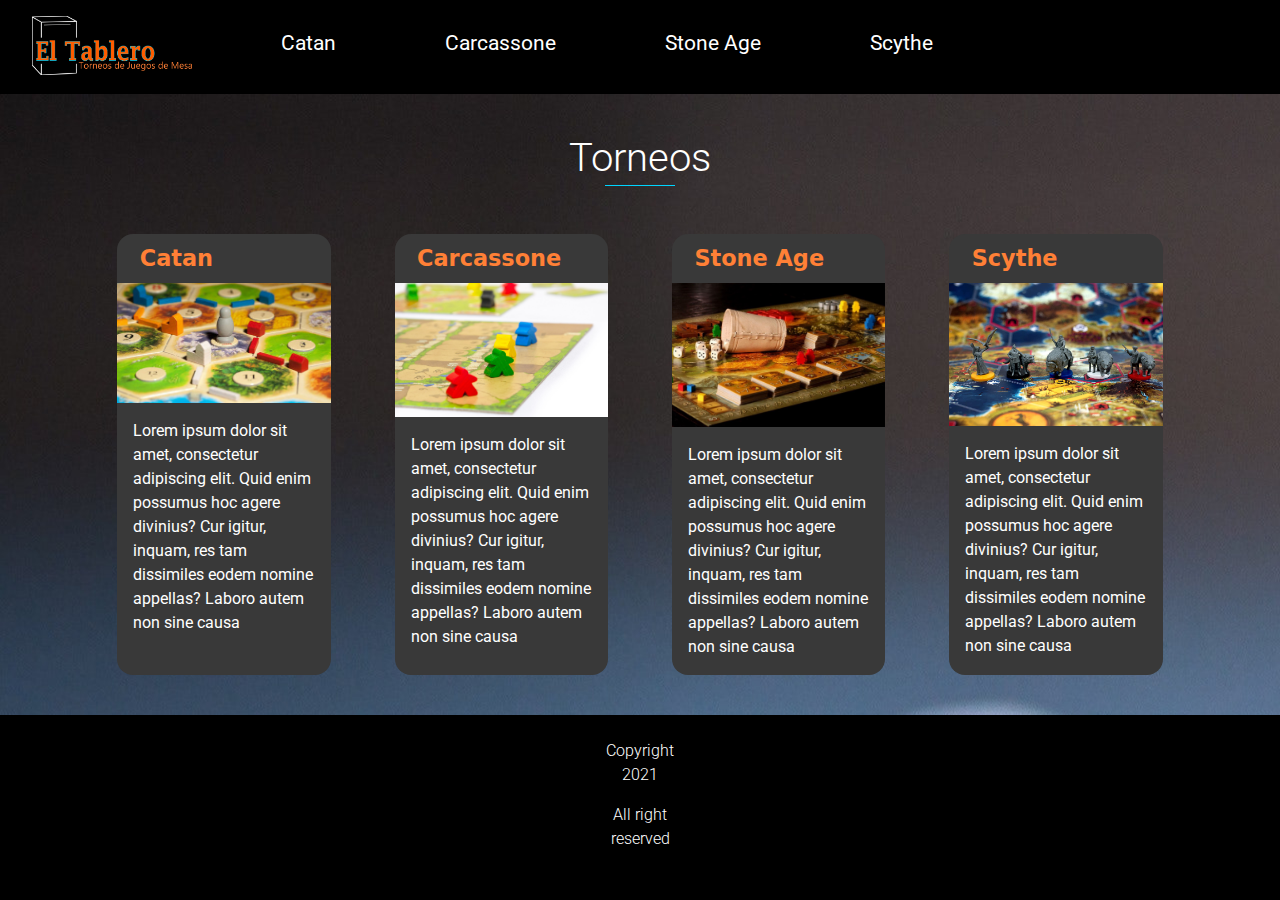
==== index.html @ 0aa9caa1 "header, body and footer enhancement" ====
<!DOCTYPE html>
<html lang="en">
<head>
    <meta charset="UTF-8">
    <meta http-equiv="X-UA-Compatible" content="IE=edge">
    <meta name="viewport" content="width=device-width, initial-scale=1.0">
    <title>El Tablero</title>
    <!-- Bootstrap link/version -->
    <link href="https://cdn.jsdelivr.net/npm/bootstrap@5.0.0/dist/css/bootstrap.min.css" rel="stylesheet" crossorigin="anonymous">
    <!-- Google fonts -->
    <link rel="preconnect" href="https://fonts.gstatic.com">
    <link href="https://fonts.googleapis.com/css2?family=Roboto:wght@300;@400;700&display=swap" rel="stylesheet">
    <!-- Main stylesheet -->
    <link rel="stylesheet" href="./css/style.css">
</head>
<body>
    <div class="container-fluid">
        <!-- header -->
        <header class="row justify-content-center">
            <div class="col-12 nav-container">
                <!-- nav -->
                <nav>
                    <ul>
                        <a class="logo-container" href="index.html">
                            <img class="logo" src="imgs/logo_amplio.png" alt="main logo">
                        </a>
                        <a class="top-nav selected-nav" href="details_catan.html">Catan</a>
                        <a class="top-nav" href="details_carcassone.html">Carcassone</a>
                        <a class="top-nav" href="details_stoneage.html">Stone Age</a>
                        <a class="top-nav" href="details_scythe.html">Scythe</a>
                    </ul>
                </nav>
                <!-- nav -->
            </div>
        </header>
        <!-- header -->
        <!-- torneos -->
        <div class="container-torneos">

            <h1 class="row justify-content-center">Torneos</h1>
            <span class="line"></span>
            <section class="photos-container row justify-content-center">
                <section class="image-container col-2">
                    <h2 class="title">Catan</h2>
                    <img class="image-size" src="./imgs/catan.jpg" alt="Foto de torneo">
                    <p class="description">Lorem ipsum dolor sit amet, consectetur adipiscing elit. Quid enim possumus hoc agere divinius? Cur igitur, inquam, res tam dissimiles eodem nomine appellas? Laboro autem non sine causa</p>
                </section>
                <section class="image-container col-2">
                    <h2 class="title">Carcassone</h2>
                    <img class="image-size" src="./imgs/carcassone.jpg" alt="Foto de torneo">
                    <p class="description">Lorem ipsum dolor sit amet, consectetur adipiscing elit. Quid enim possumus hoc agere divinius? Cur igitur, inquam, res tam dissimiles eodem nomine appellas? Laboro autem non sine causa</p>
                </section>
                <section class="image-container col-2">
                    <h2 class="title">Stone Age</h2>
                    <img class="image-size" src="./imgs/stoneage.jpg" alt="Foto de torneo">
                    <p class="description">Lorem ipsum dolor sit amet, consectetur adipiscing elit. Quid enim possumus hoc agere divinius? Cur igitur, inquam, res tam dissimiles eodem nomine appellas? Laboro autem non sine causa</p>
                </section>
                <section class="image-container col-2">
                    <h2 class="title">Scythe</h2>
                    <img class="image-size" src="./imgs/Scythe.jpg" alt="Foto de torneo">
                    <p class="description">Lorem ipsum dolor sit amet, consectetur adipiscing elit. Quid enim possumus hoc agere divinius? Cur igitur, inquam, res tam dissimiles eodem nomine appellas? Laboro autem non sine causa</p>
                </section>
            </section>
        </div>
        <!-- torneos -->
        <!-- footer -->
            <footer>
                <div class="row justify-content-center">
                    <p class="footer-p col-1">Copyright 2021</p>
                </div>
                <div class="row justify-content-center">
                    <p class="footer-p col-1">All right reserved</p>
                </div>
            </footer>
        <!-- footer -->
    </div>
</body>
</html>
---- css/style.css ----
/*
font-family: 'Roboto', sans-serif;
font-weight: 300;
font-weight: 400;
font-weight: 900;
*/
body {
  background-color: #000;
  max-width: 100%;
}

.row {
  --bs-gutter-x: 0rem;
}

.container-fluid {
  padding: 0em;
}

.logo-container {
  text-decoration: none;
}

.logo {
  width: 10em;
  margin-right: 2em;
}

.nav-container {
  margin: 1em 0 0.2em 0;
  padding: 0em;
}

.top-nav {
  text-decoration: none;
  color: #fff;
  margin: 0 2.5em;
  font-family: "Roboto", sans-serif;
  font-weight: 400;
  font-size: 1.3em;
}
.top-nav:hover {
  -webkit-transition: all ease 0.5s;
  transition: all ease 0.5s;
  color: #FF8036;
}

h1 {
  color: #fff;
  font-family: "Roboto", sans-serif;
  font-weight: 300;
  padding-top: 1em;
  margin-bottom: 0;
}

.line {
  width: 70px;
  height: 1px;
  padding: 0;
  margin: auto;
  background: #00D5FF;
  display: block;
  margin-top: 0.2em;
  margin-bottom: 3em;
}

.container-torneos {
  background: url(../imgs/main_img.jpg);
  width: 100%;
  display: block;
}

.photos-container {
  width: 100%;
}

.image-size {
  width: 100%;
  display: block;
  position: relative;
}

.image-container {
  margin: 0 2em 2.5em 2em;
  position: relative;
  display: block;
  background-color: #393939;
  border-radius: 1em;
  padding: 0em;
}

.title {
  margin: 0 0 0.5em 1em;
  padding: 0.5em 0 0 0;
  font-weight: 900;
  font-size: 1.4em;
  color: #FF8036;
}

.description {
  position: relative;
  display: inline-block;
  font-family: "Roboto", sans-serif;
  font-weight: 400;
  font-size: 1em;
  margin: 1em;
  padding: 0em;
  color: #fff;
}

footer {
  margin-top: 1em;
}

.footer-p {
  color: #fff;
  font-family: "Roboto", sans-serif;
  font-weight: 300;
  margin: 0.5em;
  text-align: center;
}
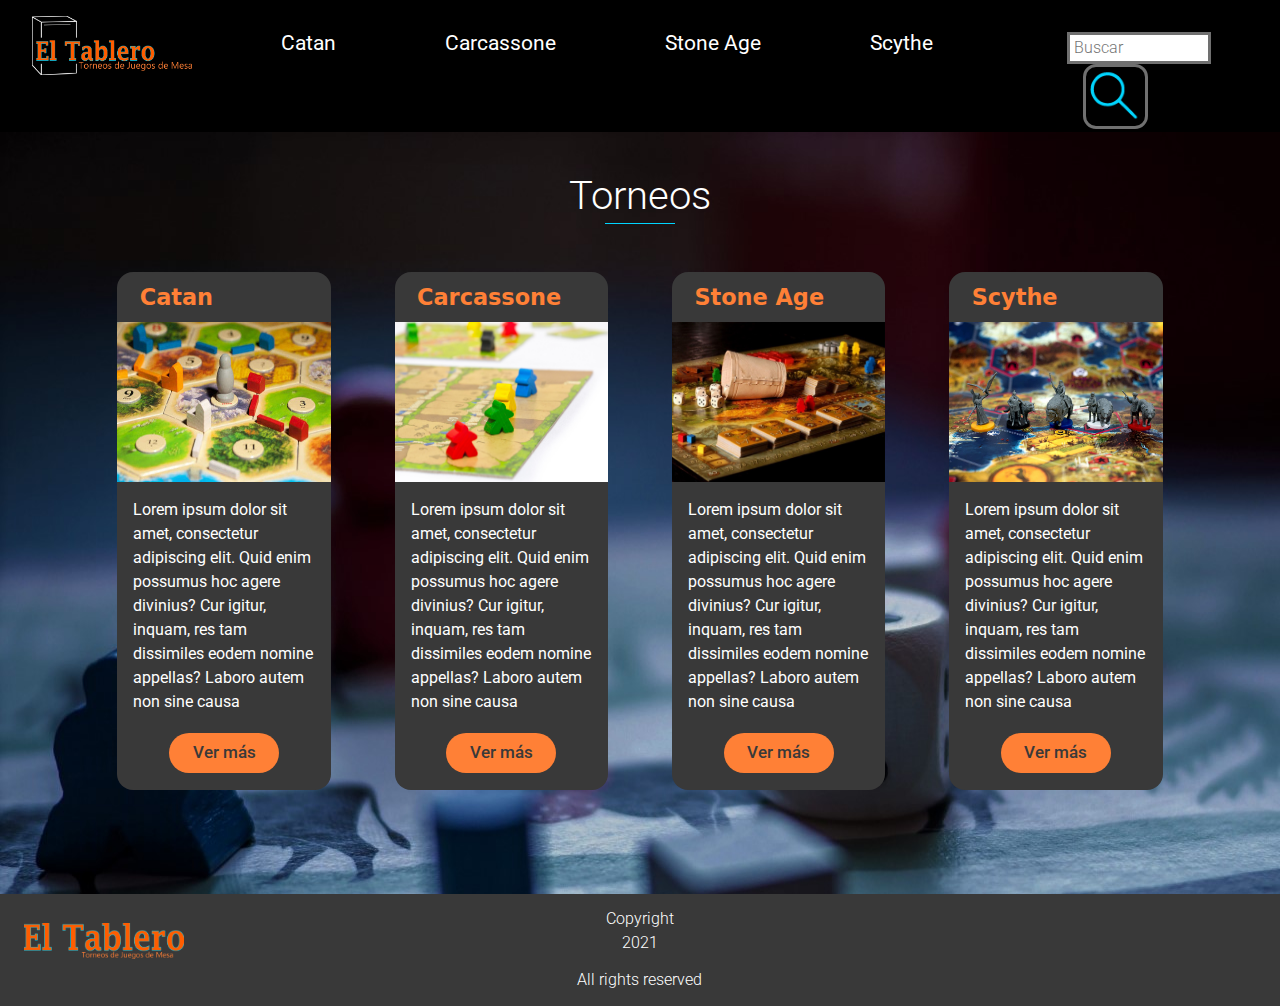
==== commit 70032353: "buscar tool" ====
--- a/index.html
+++ b/index.html
@@ -9,67 +9,92 @@
     <link href="https://cdn.jsdelivr.net/npm/bootstrap@5.0.0/dist/css/bootstrap.min.css" rel="stylesheet" crossorigin="anonymous">
     <!-- Google fonts -->
     <link rel="preconnect" href="https://fonts.gstatic.com">
-    <link href="https://fonts.googleapis.com/css2?family=Roboto:wght@300;@400;700&display=swap" rel="stylesheet">
-    <!-- Main stylesheet -->
+    <link href="https://fonts.googleapis.com/css2?family=Roboto:wght@300;400;500;900&display=swap" rel="stylesheet">    <!-- Main stylesheet -->
+    <!-- main stylesheet -->
     <link rel="stylesheet" href="./css/style.css">
 </head>
 <body>
     <div class="container-fluid">
         <!-- header -->
-        <header class="row justify-content-center">
-            <div class="col-12 nav-container">
+        <header class="">
+            <div class="row justify-content-center nav-container">
                 <!-- nav -->
-                <nav>
+                <nav class="col-10">
                     <ul>
                         <a class="logo-container" href="index.html">
                             <img class="logo" src="imgs/logo_amplio.png" alt="main logo">
                         </a>
-                        <a class="top-nav selected-nav" href="details_catan.html">Catan</a>
+                        <a class="top-nav" href="details_catan.html">Catan</a>
                         <a class="top-nav" href="details_carcassone.html">Carcassone</a>
                         <a class="top-nav" href="details_stoneage.html">Stone Age</a>
                         <a class="top-nav" href="details_scythe.html">Scythe</a>
                     </ul>
                 </nav>
                 <!-- nav -->
+                <!--buscar-->
+                <section class="col-2">
+                    <form action="#" method="POST">
+                        <input id="busqueda" class="text-field" type="text" name="busqueda" placeholder="Buscar">
+                        <input class="btn-buscar" type="submit" value="">
+                    </form>
+                </section>
+                <!--buscar-->
             </div>
         </header>
         <!-- header -->
         <!-- torneos -->
         <div class="container-torneos">
-
+            <!-- h1 title -->
             <h1 class="row justify-content-center">Torneos</h1>
             <span class="line"></span>
             <section class="photos-container row justify-content-center">
                 <section class="image-container col-2">
                     <h2 class="title">Catan</h2>
-                    <img class="image-size" src="./imgs/catan.jpg" alt="Foto de torneo">
+                    <img class="image-size" src="./imgs/catan.jpg" alt="Foto del juego">
                     <p class="description">Lorem ipsum dolor sit amet, consectetur adipiscing elit. Quid enim possumus hoc agere divinius? Cur igitur, inquam, res tam dissimiles eodem nomine appellas? Laboro autem non sine causa</p>
+                    <div class="row justify-content-center">
+                        <!--boton de mas informacion-->
+                        <a  class="row justify-content-center btn-vermas" href="details_catan.html">Ver más</a>
+                    </div>
                 </section>
                 <section class="image-container col-2">
                     <h2 class="title">Carcassone</h2>
-                    <img class="image-size" src="./imgs/carcassone.jpg" alt="Foto de torneo">
+                    <img class="image-size" src="./imgs/carcassone.jpg" alt="Foto del juego">
                     <p class="description">Lorem ipsum dolor sit amet, consectetur adipiscing elit. Quid enim possumus hoc agere divinius? Cur igitur, inquam, res tam dissimiles eodem nomine appellas? Laboro autem non sine causa</p>
+                    <div class="row justify-content-center">
+                        <!--boton de mas informacion-->
+                        <a  class="row justify-content-center btn-vermas" href="details_carcassone.html">Ver más</a>
+                    </div>
                 </section>
                 <section class="image-container col-2">
                     <h2 class="title">Stone Age</h2>
-                    <img class="image-size" src="./imgs/stoneage.jpg" alt="Foto de torneo">
+                    <img class="image-size" src="./imgs/stoneage.jpg" alt="Foto del juego">
                     <p class="description">Lorem ipsum dolor sit amet, consectetur adipiscing elit. Quid enim possumus hoc agere divinius? Cur igitur, inquam, res tam dissimiles eodem nomine appellas? Laboro autem non sine causa</p>
+                    <div class="row justify-content-center">
+                        <!--boton de mas informacion-->
+                        <a  class="row justify-content-center btn-vermas" href="details_stoneage.html">Ver más</a>
+                    </div>
                 </section>
                 <section class="image-container col-2">
                     <h2 class="title">Scythe</h2>
-                    <img class="image-size" src="./imgs/Scythe.jpg" alt="Foto de torneo">
+                    <img class="image-size" src="./imgs/Scythe.jpg" alt="Foto del juego">
                     <p class="description">Lorem ipsum dolor sit amet, consectetur adipiscing elit. Quid enim possumus hoc agere divinius? Cur igitur, inquam, res tam dissimiles eodem nomine appellas? Laboro autem non sine causa</p>
+                    <div class="row justify-content-center">
+                        <!--boton de mas informacion-->
+                        <a  class="row justify-content-center btn-vermas" href="details_scythe.html">Ver más</a>
+                    </div>
                 </section>
             </section>
         </div>
         <!-- torneos -->
         <!-- footer -->
             <footer>
+                <img class="footer-logo" src="imgs/logo_simpre.png" alt="simple logo">
                 <div class="row justify-content-center">
                     <p class="footer-p col-1">Copyright 2021</p>
                 </div>
                 <div class="row justify-content-center">
-                    <p class="footer-p col-1">All right reserved</p>
+                    <p class="footer-p col-2">All rights reserved</p>
                 </div>
             </footer>
         <!-- footer -->
--- a/css/style.css
+++ b/css/style.css
@@ -43,6 +43,36 @@
   -webkit-transition: all ease 0.5s;
   transition: all ease 0.5s;
   color: #FF8036;
+  text-decoration: underline;
+}
+
+.text-field {
+  font-family: "Roboto", sans-serif;
+  font-weight: 300;
+  border: 3px solid #707070;
+  padding-left: 4px;
+  width: 9em;
+  margin: 1em 0 0 0;
+  float: left;
+}
+.text-field:focus {
+  border: 3px solid #00D5FF;
+  outline: none;
+}
+
+.btn-buscar {
+  background-color: #393939;
+  background: url(../imgs/icono_buscar.png);
+  border: 3px solid #707070;
+  border-radius: 13px;
+  width: 65px;
+  height: 65px;
+  margin-left: 1em;
+}
+.btn-buscar:hover {
+  -webkit-transition: all ease 0.3s;
+  transition: all ease 0.3s;
+  border: 3px solid #00D5FF;
 }
 
 h1 {
@@ -68,6 +98,7 @@
   background: url(../imgs/main_img.jpg);
   width: 100%;
   display: block;
+  padding-bottom: 4em;
 }
 
 .photos-container {
@@ -78,6 +109,7 @@
   width: 100%;
   display: block;
   position: relative;
+  height: 160px;
 }
 
 .image-container {
@@ -108,14 +140,41 @@
   color: #fff;
 }
 
+.btn-vermas {
+  text-decoration: none;
+  font-family: "Roboto", sans-serif;
+  font-weight: 500;
+  font-size: 17px;
+  color: #393939;
+  background-color: #FF8036;
+  margin: 0.2em 0 1em 0;
+  width: 110px;
+  height: 40px;
+  padding: 7px;
+  border-radius: 20px;
+}
+.btn-vermas:hover {
+  -webkit-transition: all ease 0.5s;
+  transition: all ease 0.5s;
+  background-color: #fff;
+}
+
 footer {
-  margin-top: 1em;
+  padding-top: 0.4em;
+  padding-bottom: 0.5em;
+  background-color: #393939;
+}
+
+.footer-logo {
+  width: 10em;
+  position: absolute;
+  margin: 1.4em 0 0 1.5em;
 }
 
 .footer-p {
   color: #fff;
   font-family: "Roboto", sans-serif;
   font-weight: 300;
-  margin: 0.5em;
+  margin: 0.4em;
   text-align: center;
 }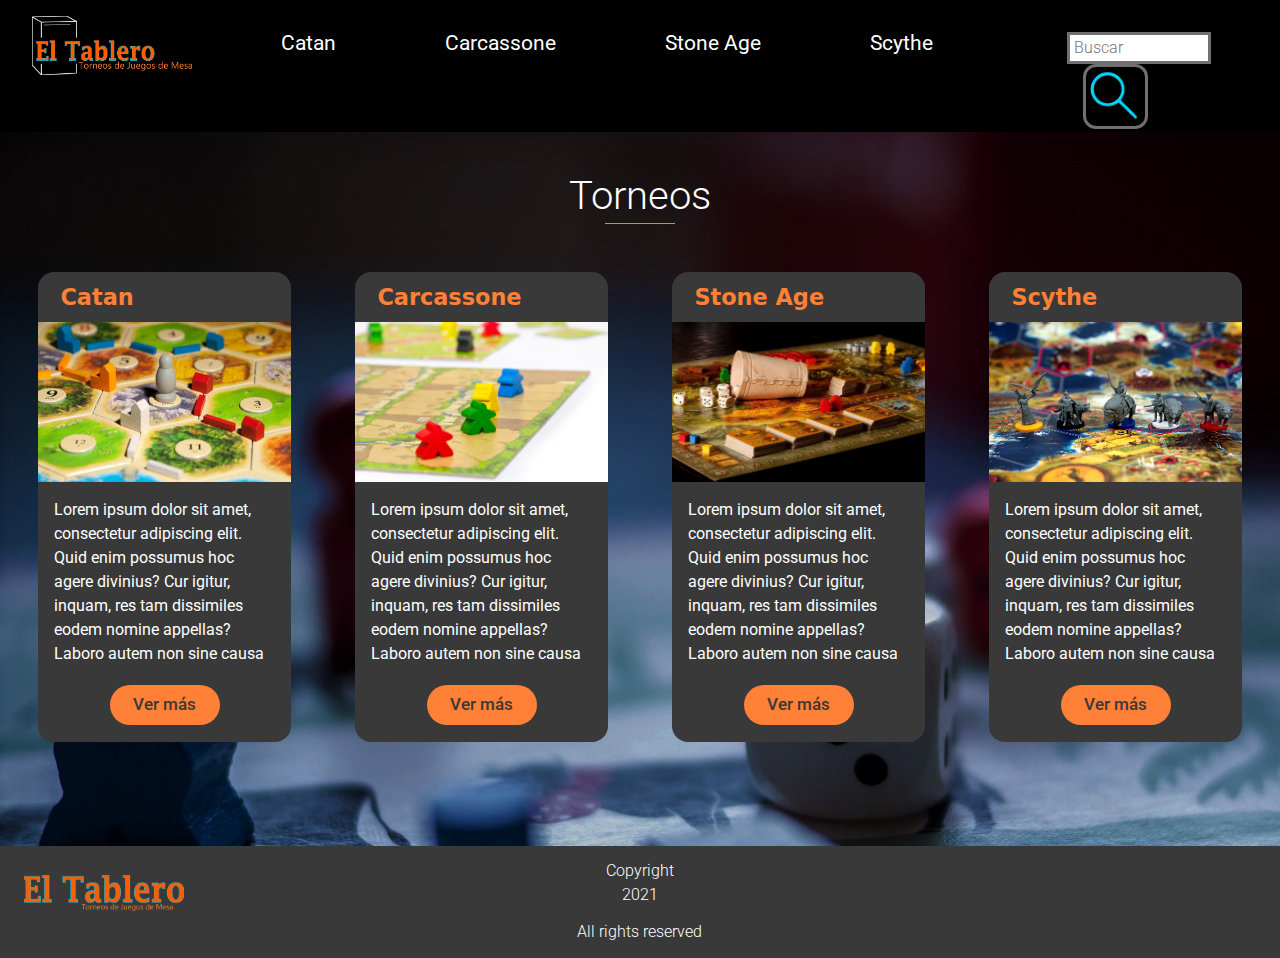
==== commit 6626050b: "index phone view" ====
--- a/index.html
+++ b/index.html
@@ -16,18 +16,32 @@
 <body>
     <div class="container-fluid">
         <!-- header -->
-        <header class="">
-            <div class="row justify-content-center nav-container">
+        <header>
+            <!--menu de hamburguesa-->
+            <div id="hamburgerButton" class="hamburger-container" onclick="buttonAnimation(this), sideNav()">
+                <div class="hamburger bar1"></div>
+                <div class="hamburger bar2"></div>
+                <div class="hamburger bar3"></div>
+            </div>
+            <div id="mySidebar" class="sidebar">
+                <img src="imgs/logo_simpre.png" alt="simple logo">
+                <a href="detailsCatan.html">Catan</a>
+                <a href="detailsCarcassone.html">Carcassone</a>
+                <a href="detailsStoneage.html">Stone Age</a>
+                <a href="detailsScythe.html">Scythe</a>
+            </div>
+            <!--menu de hamburguesa-->
+            <div  class="row justify-content-center nav-container">
                 <!-- nav -->
                 <nav class="col-10">
                     <ul>
                         <a class="logo-container" href="index.html">
                             <img class="logo" src="imgs/logo_amplio.png" alt="main logo">
                         </a>
-                        <a class="top-nav" href="details_catan.html">Catan</a>
-                        <a class="top-nav" href="details_carcassone.html">Carcassone</a>
-                        <a class="top-nav" href="details_stoneage.html">Stone Age</a>
-                        <a class="top-nav" href="details_scythe.html">Scythe</a>
+                            <a class="top-nav" href="detailsCatan.html">Catan</a>
+                            <a class="top-nav" href="detailsCarcassone.html">Carcassone</a>
+                            <a class="top-nav" href="detailsStoneage.html">Stone Age</a>
+                            <a class="top-nav" href="detailsScythe.html">Scythe</a>
                     </ul>
                 </nav>
                 <!-- nav -->
@@ -45,7 +59,7 @@
         <!-- torneos -->
         <div class="container-torneos">
             <!-- h1 title -->
-            <h1 class="row justify-content-center">Torneos</h1>
+            <h1 class="row justify-content-center h1-torneos">Torneos</h1>
             <span class="line"></span>
             <section class="photos-container row justify-content-center">
                 <section class="image-container col-2">
@@ -54,7 +68,7 @@
                     <p class="description">Lorem ipsum dolor sit amet, consectetur adipiscing elit. Quid enim possumus hoc agere divinius? Cur igitur, inquam, res tam dissimiles eodem nomine appellas? Laboro autem non sine causa</p>
                     <div class="row justify-content-center">
                         <!--boton de mas informacion-->
-                        <a  class="row justify-content-center btn-vermas" href="details_catan.html">Ver más</a>
+                        <a  class="row justify-content-center btn-vermas" href="detailsCatan.html">Ver más</a>
                     </div>
                 </section>
                 <section class="image-container col-2">
@@ -99,5 +113,28 @@
             </footer>
         <!-- footer -->
     </div>
+    <script>
+        //animacion del boton de menu de hamburguesa
+        function buttonAnimation(x) {
+          x.classList.toggle("change");
+        }
+
+        //funcion para abrir el menu de hamburguesa
+        $openedNav=false;
+        function sideNav(){
+            if($openedNav){
+                document.getElementById("mySidebar").style.width = "0";
+                document.getElementById("hamburgerButton").style.position = "absolute";
+                document.getElementsByTagName("html")[0].style.overflow = "auto";
+                $openedNav=false;
+            }else{
+                document.getElementById("mySidebar").style.width = "350px";
+                document.getElementById("hamburgerButton").style.position = "fixed";
+                document.getElementsByTagName("html")[0].style.overflow = "hidden";
+                $openedNav=true;
+            }
+        }
+
+    </script>
 </body>
 </html>--- a/css/style.css
+++ b/css/style.css
@@ -25,10 +25,106 @@
   width: 10em;
   margin-right: 2em;
 }
+@media only screen and (max-width: 480px) {
+  .logo {
+    width: 18em;
+    margin-left: 1em;
+  }
+}
+
+@media only screen and (max-width: 480px) {
+  header {
+    background: url(../imgs/main_img2.jpg);
+  }
+}
+
+.hamburger-container {
+  margin: 2em;
+  cursor: pointer;
+  display: none;
+  width: 2em;
+  position: absolute;
+  z-index: 2;
+}
+@media only screen and (max-width: 480px) {
+  .hamburger-container {
+    display: inline-block;
+  }
+}
+
+.hamburger {
+  width: 45px;
+  height: 4px;
+  background-color: #00D5FF;
+  margin: 10px 0;
+  border-radius: 10px;
+  -webkit-transition: 0.5s;
+  transition: 0.5s;
+}
+
+.change .bar1 {
+  -webkit-transform: rotate(-45deg) translate(-9px, 6px);
+  transform: rotate(-45deg) translate(-9px, 10px);
+}
+
+.change .bar2 {
+  opacity: 0;
+}
+
+.change .bar3 {
+  -webkit-transform: rotate(45deg) translate(-8px, -8px);
+  transform: rotate(45deg) translate(-8px, -11px);
+}
+
+.sidebar {
+  height: 100%;
+  width: 0;
+  position: fixed;
+  z-index: 1;
+  top: 0;
+  left: 0;
+  background-color: #393939;
+  overflow-x: hidden;
+  -webkit-transition: 0.5s;
+  transition: 0.5s;
+  padding-top: 40px;
+  border-radius: 0 55px 55px 0;
+}
+@media only screen and (min-width: 480px) {
+  .sidebar {
+    display: none;
+  }
+}
+.sidebar a {
+  padding: 0.1em 1.8em 0.1em 1em;
+  text-decoration: none;
+  color: #000;
+  margin: 1em 2em 1.5em 0;
+  font-family: "Roboto", sans-serif;
+  font-weight: 400;
+  font-size: 2.2em;
+  background: #FF8036;
+  border-radius: 0 30px 30px 0;
+  display: -webkit-box;
+  display: -ms-flexbox;
+  display: flex;
+}
+.sidebar img {
+  width: 13em;
+  margin: 0 0 2em 6em;
+  -webkit-transition: 1s;
+  transition: 1s;
+}
 
 .nav-container {
   margin: 1em 0 0.2em 0;
   padding: 0em;
+}
+@media only screen and (max-width: 480px) {
+  .nav-container {
+    margin-top: 0;
+    padding-top: 7em;
+  }
 }
 
 .top-nav {
@@ -44,6 +140,15 @@
   transition: all ease 0.5s;
   color: #FF8036;
   text-decoration: underline;
+}
+@media only screen and (max-width: 480px) {
+  .top-nav {
+    display: none;
+  }
+}
+
+.selected-nav {
+  color: #FF8036;
 }
 
 .text-field {
@@ -58,6 +163,11 @@
 .text-field:focus {
   border: 3px solid #00D5FF;
   outline: none;
+}
+@media only screen and (max-width: 480px) {
+  .text-field {
+    display: none;
+  }
 }
 
 .btn-buscar {
@@ -74,8 +184,18 @@
   transition: all ease 0.3s;
   border: 3px solid #00D5FF;
 }
-
-h1 {
+@media only screen and (max-width: 480px) {
+  .btn-buscar {
+    margin: -80px 0 0 0;
+    left: 21em;
+    border: 0;
+    width: 57px;
+    height: 62px;
+    position: absolute;
+  }
+}
+
+.h1-torneos {
   color: #fff;
   font-family: "Roboto", sans-serif;
   font-weight: 300;
@@ -100,6 +220,11 @@
   display: block;
   padding-bottom: 4em;
 }
+@media only screen and (max-width: 480px) {
+  .container-torneos {
+    background: none;
+  }
+}
 
 .photos-container {
   width: 100%;
@@ -119,6 +244,7 @@
   background-color: #393939;
   border-radius: 1em;
   padding: 0em;
+  width: 253px;
 }
 
 .title {
@@ -170,6 +296,11 @@
   position: absolute;
   margin: 1.4em 0 0 1.5em;
 }
+@media only screen and (max-width: 480px) {
+  .footer-logo {
+    display: none;
+  }
+}
 
 .footer-p {
   color: #fff;
@@ -177,4 +308,11 @@
   font-weight: 300;
   margin: 0.4em;
   text-align: center;
+}
+@media only screen and (max-width: 480px) {
+  .footer-p {
+    width: -webkit-fit-content;
+    width: -moz-fit-content;
+    width: fit-content;
+  }
 }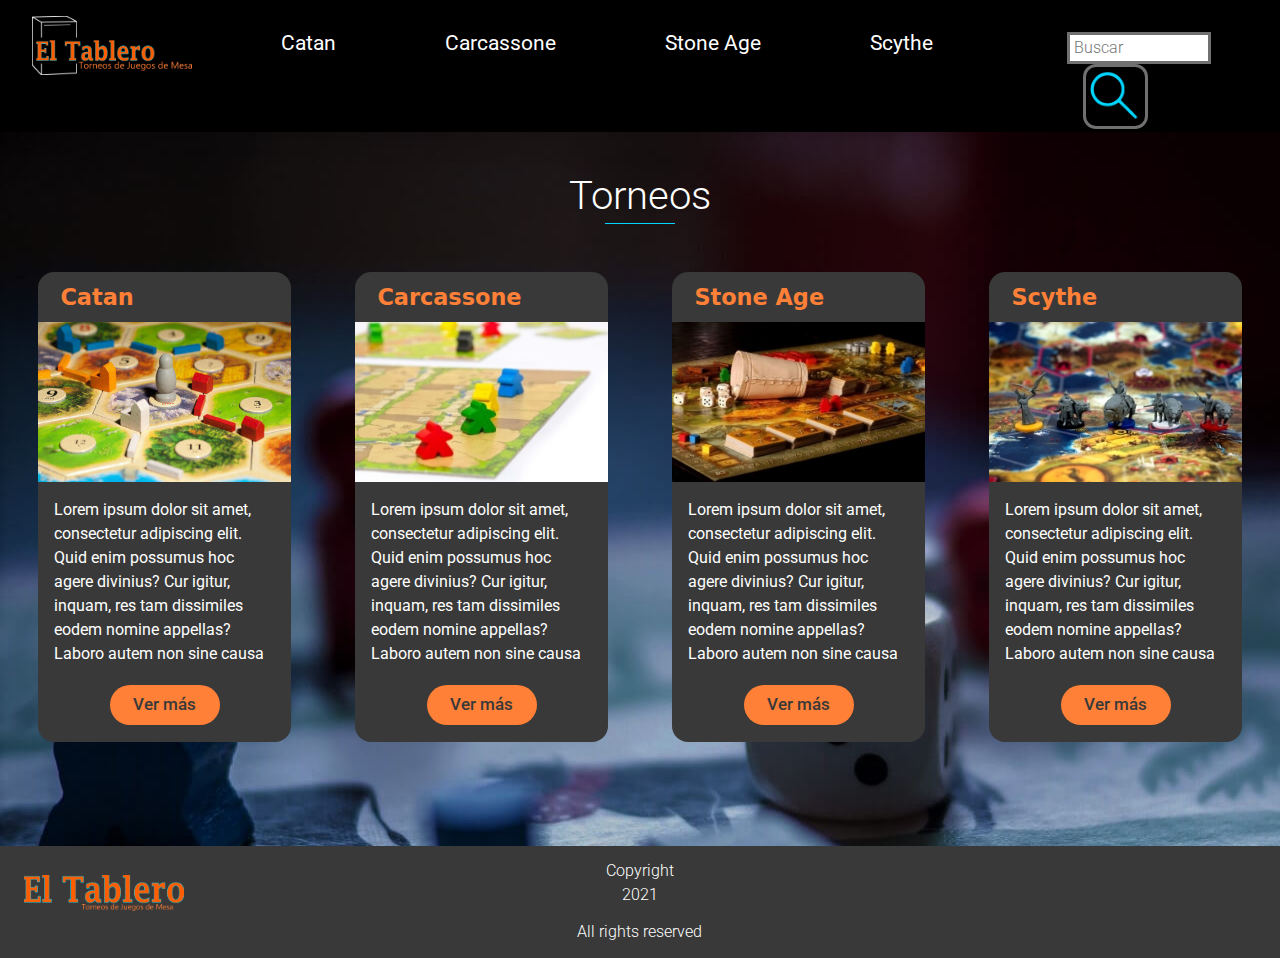
==== commit e9e49287: "optimizations  performance, accessibility, best practices and SEO" ====
--- a/index.html
+++ b/index.html
@@ -4,6 +4,7 @@
     <meta charset="UTF-8">
     <meta http-equiv="X-UA-Compatible" content="IE=edge">
     <meta name="viewport" content="width=device-width, initial-scale=1.0">
+    <meta name="description" content="Torneos de juegos de mesa.">
     <title>El Tablero</title>
     <!-- Bootstrap link/version -->
     <link href="https://cdn.jsdelivr.net/npm/bootstrap@5.0.0/dist/css/bootstrap.min.css" rel="stylesheet" crossorigin="anonymous">
@@ -113,28 +114,6 @@
             </footer>
         <!-- footer -->
     </div>
-    <script>
-        //animacion del boton de menu de hamburguesa
-        function buttonAnimation(x) {
-          x.classList.toggle("change");
-        }
-
-        //funcion para abrir el menu de hamburguesa
-        $openedNav=false;
-        function sideNav(){
-            if($openedNav){
-                document.getElementById("mySidebar").style.width = "0";
-                document.getElementById("hamburgerButton").style.position = "absolute";
-                document.getElementsByTagName("html")[0].style.overflow = "auto";
-                $openedNav=false;
-            }else{
-                document.getElementById("mySidebar").style.width = "350px";
-                document.getElementById("hamburgerButton").style.position = "fixed";
-                document.getElementsByTagName("html")[0].style.overflow = "hidden";
-                $openedNav=true;
-            }
-        }
-
-    </script>
+    <script src="./js/main.js"></script>
 </body>
 </html>--- a/css/style.css
+++ b/css/style.css
@@ -25,14 +25,14 @@
   width: 10em;
   margin-right: 2em;
 }
-@media only screen and (max-width: 480px) {
+@media only screen and (max-width: 600px) {
   .logo {
     width: 18em;
     margin-left: 1em;
   }
 }
 
-@media only screen and (max-width: 480px) {
+@media only screen and (max-width: 600px) {
   header {
     background: url(../imgs/main_img2.jpg);
   }
@@ -46,7 +46,7 @@
   position: absolute;
   z-index: 2;
 }
-@media only screen and (max-width: 480px) {
+@media only screen and (max-width: 600px) {
   .hamburger-container {
     display: inline-block;
   }
@@ -120,7 +120,7 @@
   margin: 1em 0 0.2em 0;
   padding: 0em;
 }
-@media only screen and (max-width: 480px) {
+@media only screen and (max-width: 600px) {
   .nav-container {
     margin-top: 0;
     padding-top: 7em;
@@ -141,7 +141,7 @@
   color: #FF8036;
   text-decoration: underline;
 }
-@media only screen and (max-width: 480px) {
+@media only screen and (max-width: 600px) {
   .top-nav {
     display: none;
   }
@@ -164,7 +164,7 @@
   border: 3px solid #00D5FF;
   outline: none;
 }
-@media only screen and (max-width: 480px) {
+@media only screen and (max-width: 600px) {
   .text-field {
     display: none;
   }
@@ -184,7 +184,7 @@
   transition: all ease 0.3s;
   border: 3px solid #00D5FF;
 }
-@media only screen and (max-width: 480px) {
+@media only screen and (max-width: 600px) {
   .btn-buscar {
     margin: -80px 0 0 0;
     left: 21em;
@@ -220,9 +220,14 @@
   display: block;
   padding-bottom: 4em;
 }
-@media only screen and (max-width: 480px) {
+@media only screen and (max-width: 600px) {
   .container-torneos {
     background: none;
+  }
+}
+@media only screen and (min-width: 768px) and (max-width: 979px) {
+  .container-torneos {
+    height: 100%;
   }
 }
 
@@ -296,7 +301,7 @@
   position: absolute;
   margin: 1.4em 0 0 1.5em;
 }
-@media only screen and (max-width: 480px) {
+@media only screen and (max-width: 600px) {
   .footer-logo {
     display: none;
   }
@@ -309,7 +314,7 @@
   margin: 0.4em;
   text-align: center;
 }
-@media only screen and (max-width: 480px) {
+@media only screen and (max-width: 600px) {
   .footer-p {
     width: -webkit-fit-content;
     width: -moz-fit-content;
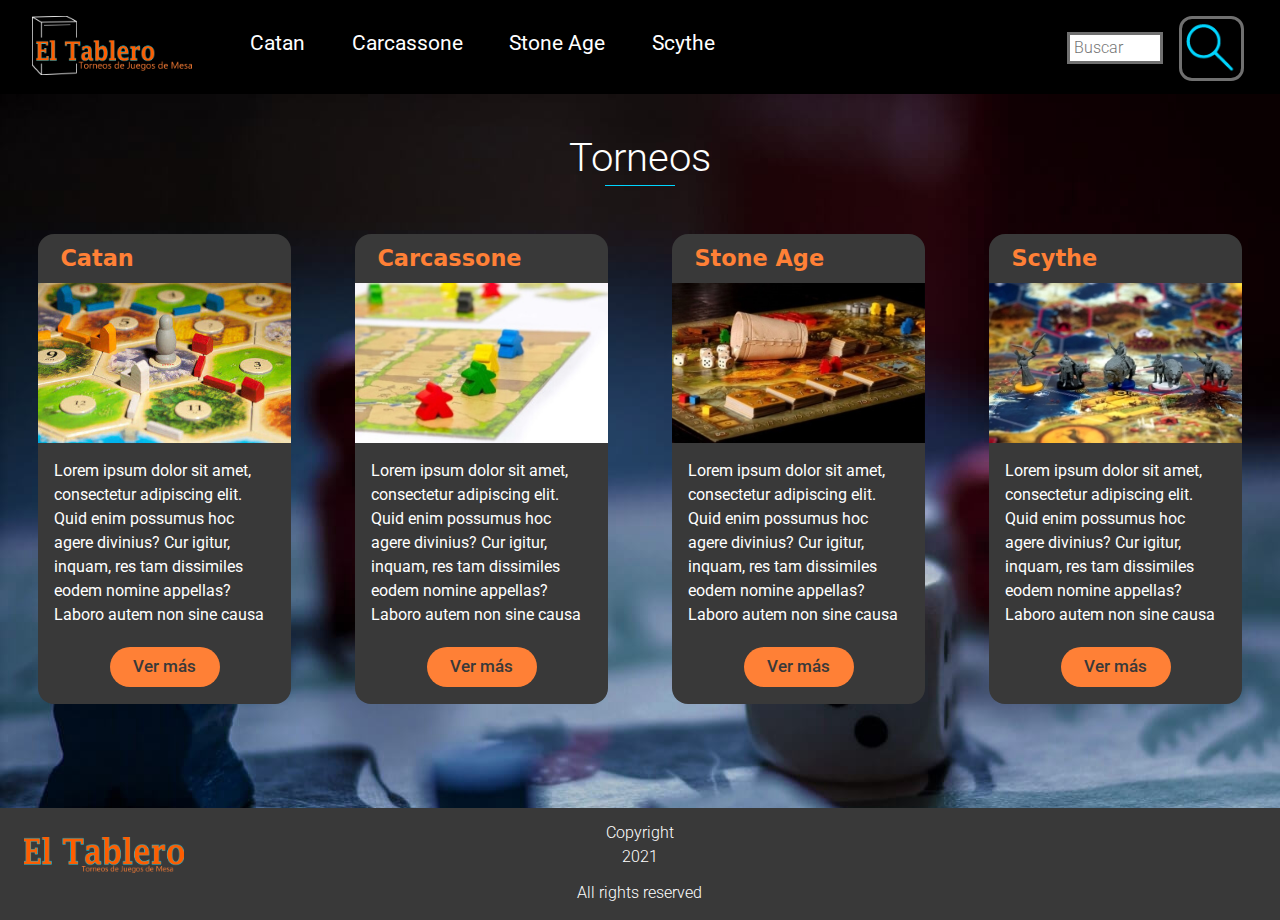
==== commit 737c65de: "relacionados section, tablet support and page icon" ====
--- a/index.html
+++ b/index.html
@@ -6,11 +6,12 @@
     <meta name="viewport" content="width=device-width, initial-scale=1.0">
     <meta name="description" content="Torneos de juegos de mesa.">
     <title>El Tablero</title>
+    <link rel="shortcut icon" href="./imgs/logo_icon.png">
     <!-- Bootstrap link/version -->
     <link href="https://cdn.jsdelivr.net/npm/bootstrap@5.0.0/dist/css/bootstrap.min.css" rel="stylesheet" crossorigin="anonymous">
     <!-- Google fonts -->
     <link rel="preconnect" href="https://fonts.gstatic.com">
-    <link href="https://fonts.googleapis.com/css2?family=Roboto:wght@300;400;500;900&display=swap" rel="stylesheet">    <!-- Main stylesheet -->
+    <link href="https://fonts.googleapis.com/css2?family=Roboto:wght@300;400;500;900&display=swap" rel="stylesheet">
     <!-- main stylesheet -->
     <link rel="stylesheet" href="./css/style.css">
 </head>
--- a/css/style.css
+++ b/css/style.css
@@ -146,6 +146,11 @@
     display: none;
   }
 }
+@media only screen and (min-width: 600px) and (max-width: 1350px) {
+  .top-nav {
+    margin: 0 1em;
+  }
+}
 
 .selected-nav {
   color: #FF8036;
@@ -167,6 +172,11 @@
 @media only screen and (max-width: 600px) {
   .text-field {
     display: none;
+  }
+}
+@media only screen and (min-width: 600px) and (max-width: 1350px) {
+  .text-field {
+    width: 6em;
   }
 }
 
@@ -225,7 +235,7 @@
     background: none;
   }
 }
-@media only screen and (min-width: 768px) and (max-width: 979px) {
+@media only screen and (min-width: 600px) and (max-width: 1350px) {
   .container-torneos {
     height: 100%;
   }
